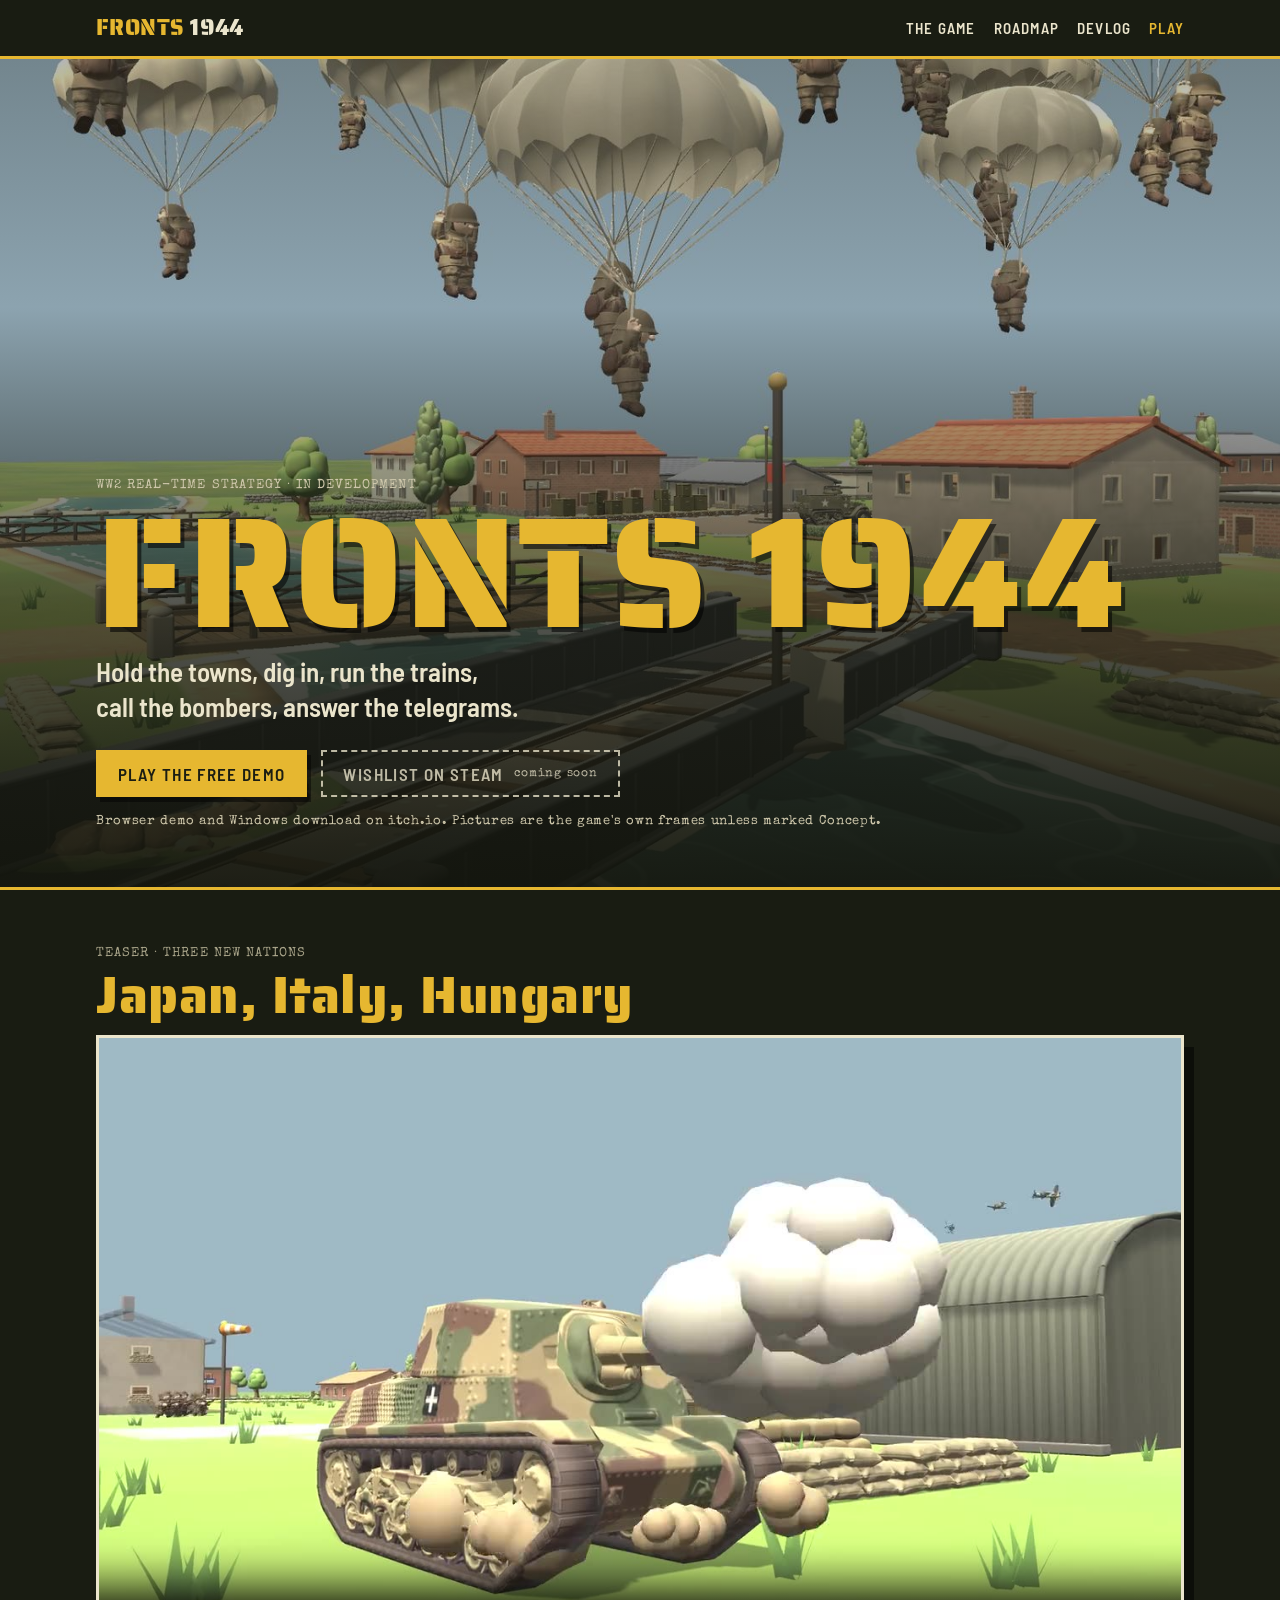
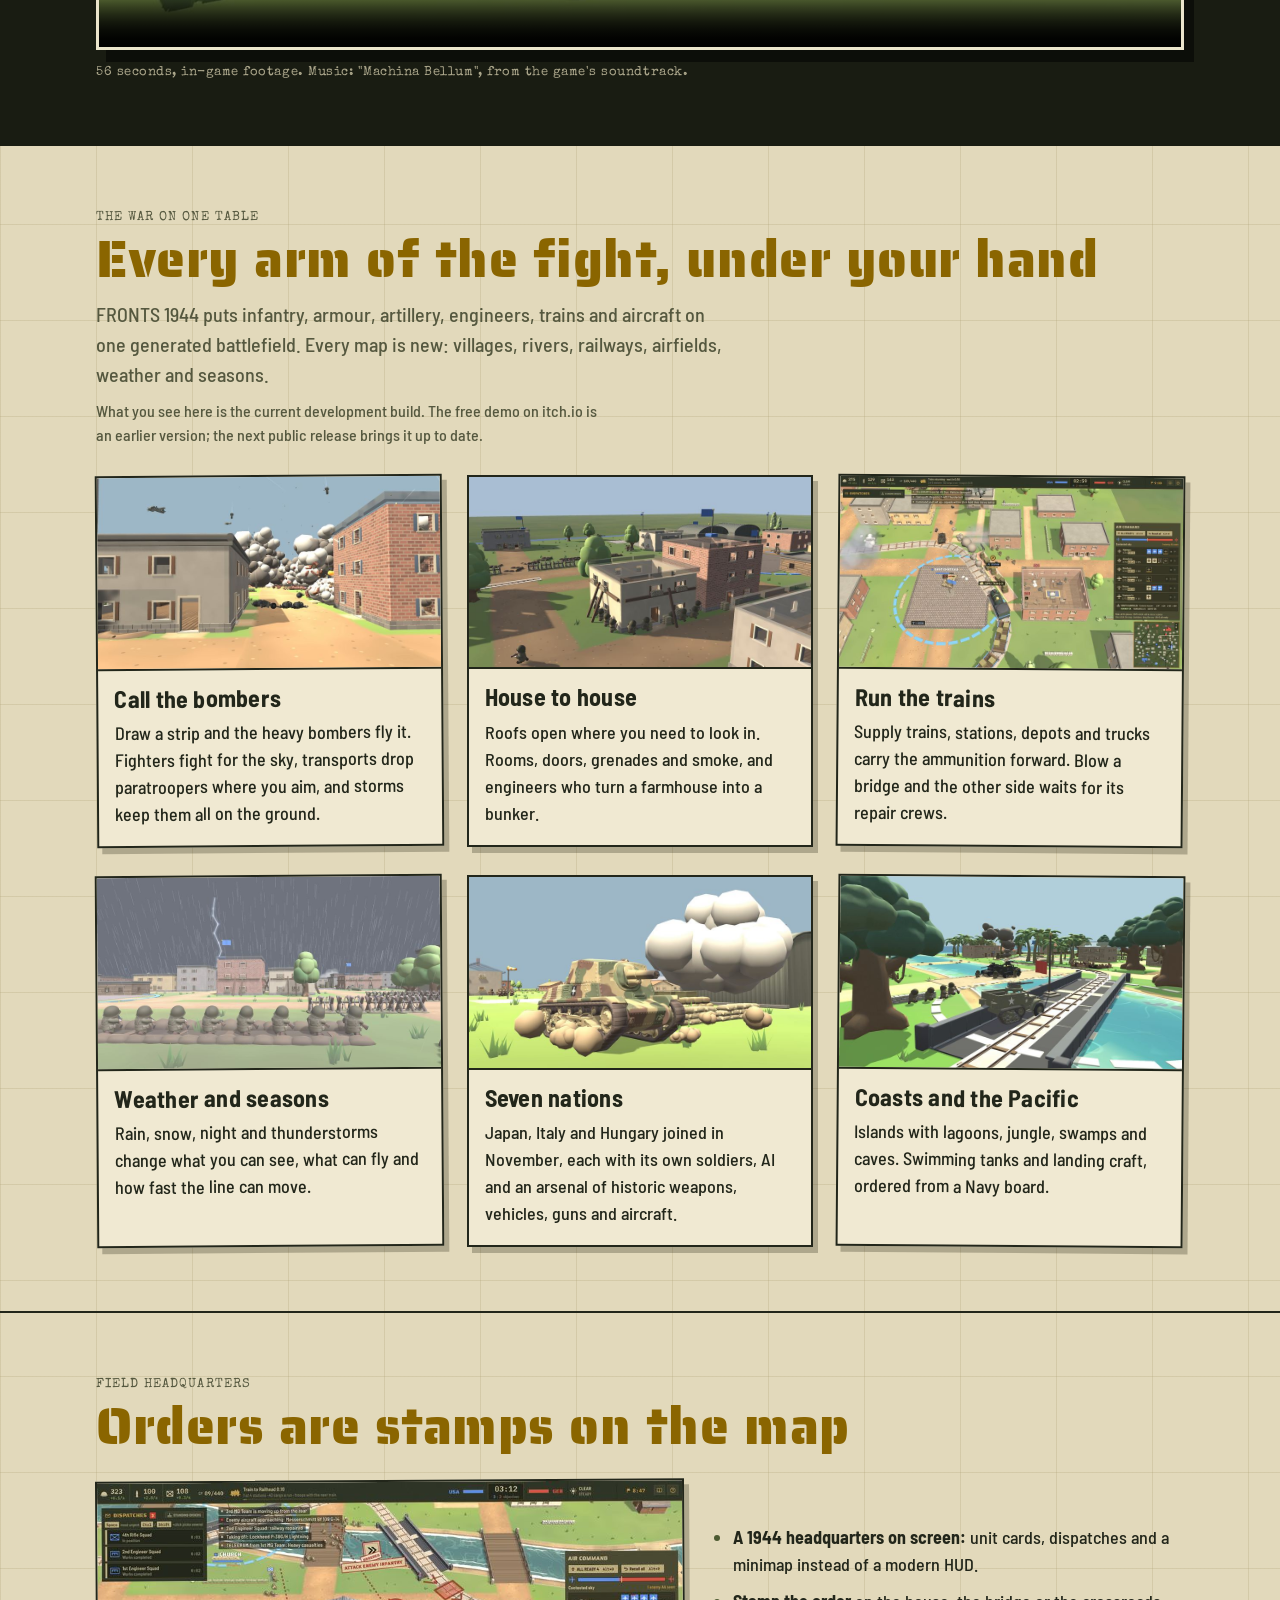
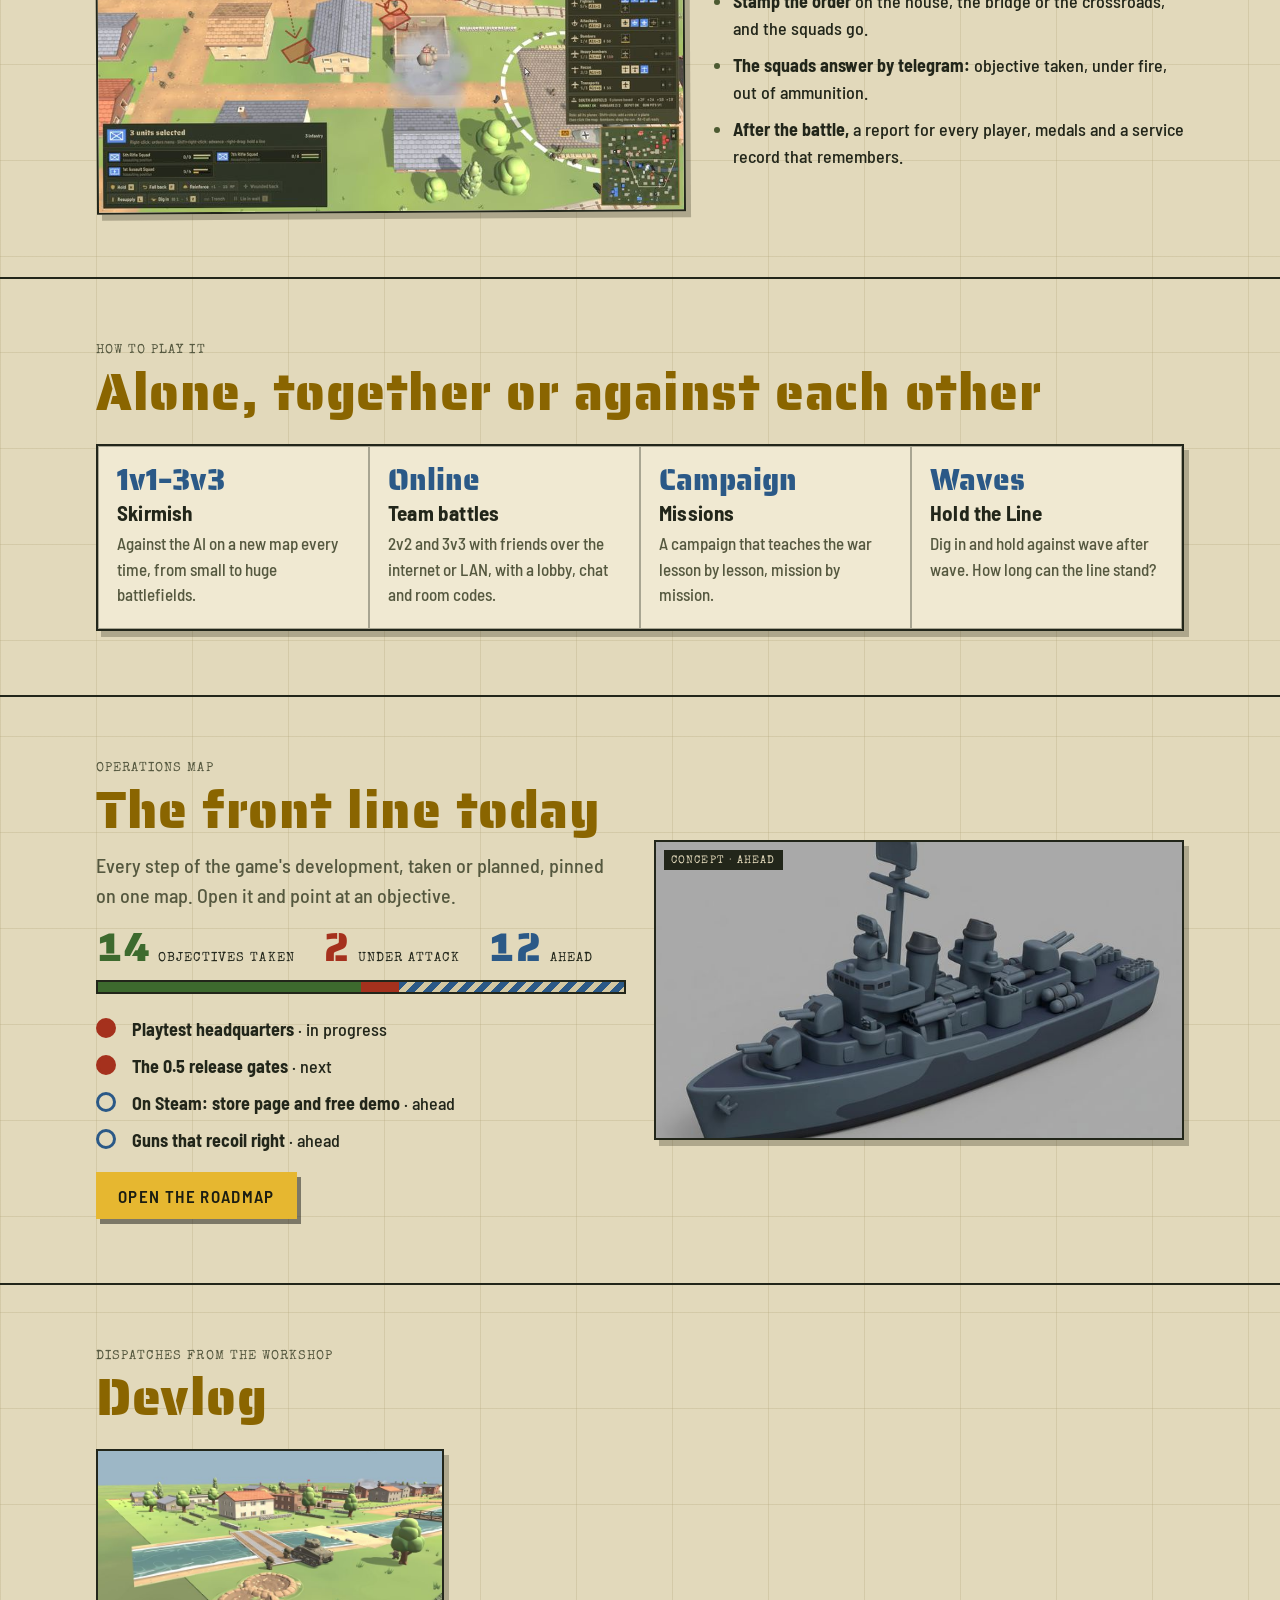
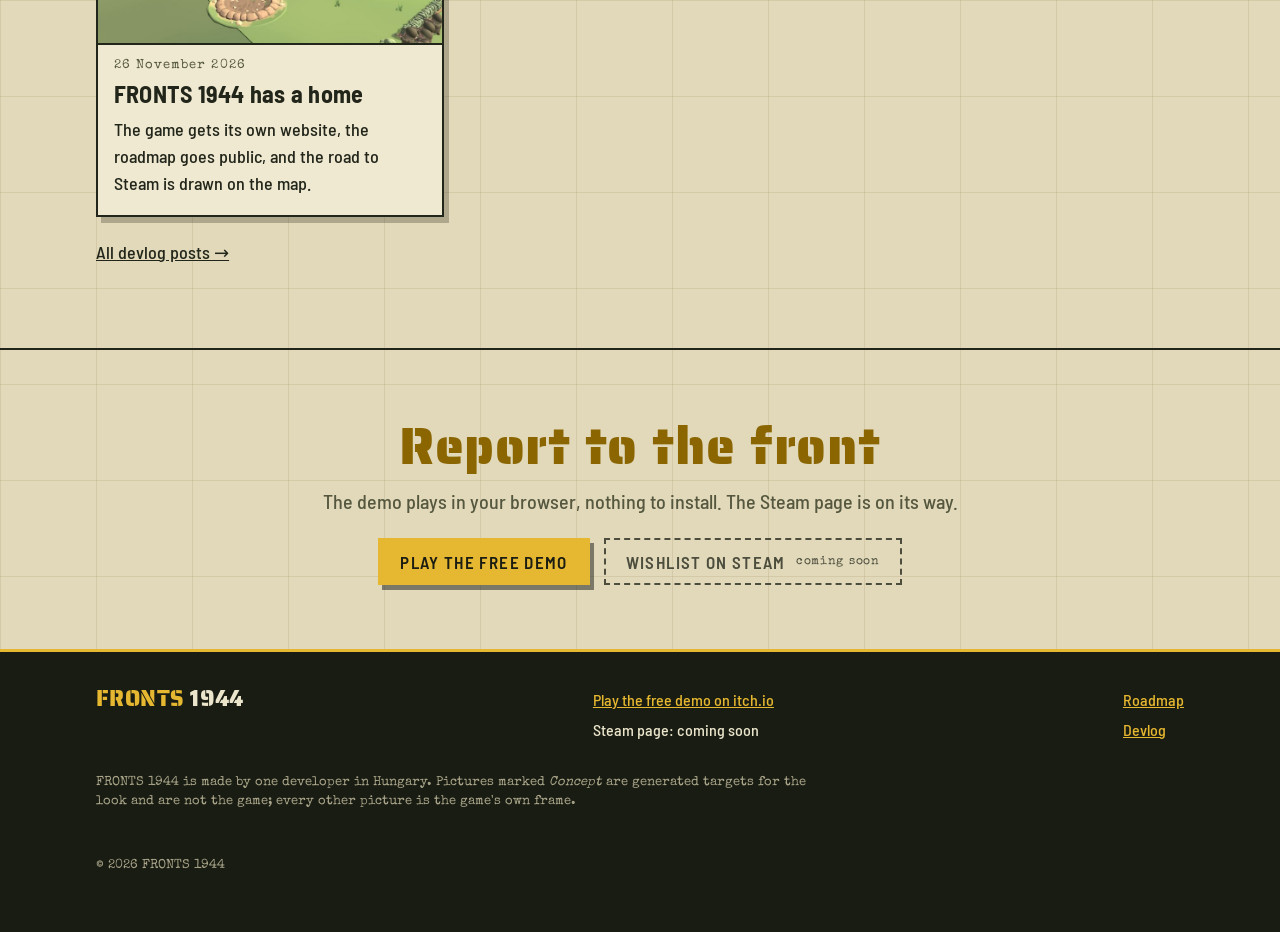
==== index.html @ 7a01c108 "FRONTS 1944 website: landing page, roadmap and devlog Static site for fronts1944.com: a landing page" ====
<!doctype html>
<html lang="en">
<head>
<meta charset="utf-8">
<meta name="viewport" content="width=device-width, initial-scale=1, viewport-fit=cover">
<title>FRONTS 1944 – WW2 real-time strategy</title>
<meta name="description" content="FRONTS 1944 is a WW2 real-time strategy game: hold the towns, dig in, run the trains, call the bombers. Seven nations, house-to-house fighting, weather, team battles online. Free demo on itch.io.">
<link rel="canonical" href="https://fronts1944.com/">
<meta property="og:type" content="website">
<meta property="og:title" content="FRONTS 1944">
<meta property="og:description" content="A WW2 real-time strategy game: hold the towns, dig in, run the trains, call the bombers.">
<meta property="og:url" content="https://fronts1944.com/">
<meta property="og:image" content="https://fronts1944.com/assets/img/social-card.jpg">
<meta name="twitter:card" content="summary_large_image">
<link rel="icon" href="assets/icon-32.png" sizes="32x32">
<link rel="apple-touch-icon" href="assets/icon-180.png">
<link rel="preconnect" href="https://fonts.googleapis.com">
<link rel="preconnect" href="https://fonts.gstatic.com" crossorigin>
<link rel="stylesheet" href="https://fonts.googleapis.com/css2?family=Barlow+Semi+Condensed:wght@400;500;600;700&family=Saira+Stencil+One&family=Special+Elite&display=swap">
<link rel="stylesheet" href="assets/chrome.css">
<link rel="stylesheet" href="assets/site.css">
<style>
/* ---- the hero: one of the game's own frames, full width */
.hero { position: relative; min-height: min(92vh, 860px); display: grid; align-items: end; color: var(--night-ink); background: var(--night); overflow: hidden; }
.hero img.bg { position: absolute; inset: 0; width: 100%; height: 100%; object-fit: cover; object-position: 50% 40%; animation: drift 26s ease-in-out infinite alternate; }
.hero::after { content: ""; position: absolute; inset: 0; background:
  linear-gradient(to top, rgba(18, 20, 12, .95) 0%, rgba(18, 20, 12, .72) 34%, rgba(18, 20, 12, .12) 70%, rgba(18, 20, 12, .3) 100%); }
.hero .wrap { position: relative; z-index: 1; width: 100%; padding-top: 120px; padding-bottom: 56px; }
.hero .eyebrow { color: #cfc8ac; }
.hero h1 { font-size: clamp(64px, 14vw, 156px); line-height: .9; margin: 8px 0 10px; color: var(--brass); text-shadow: 4px 5px 0 rgba(0, 0, 0, .55); }
.hero .tag { font: 600 clamp(20px, 2.6vw, 27px)/1.3 var(--body); max-width: 40ch; margin: 0 0 26px; text-wrap: balance; }
.hero .ctas { display: flex; flex-wrap: wrap; gap: 14px; align-items: center; }
.hero .note { font: 400 13px/1.4 var(--type); letter-spacing: .05em; color: #cfc8ac; margin: 16px 0 0; }
@keyframes drift { from { transform: scale(1.02); } to { transform: scale(1.1) translate(-1.5%, -1%); } }
@media (prefers-reduced-motion: reduce) { .hero img.bg { animation: none; } }

/* ---- the trailer band */
.reel { background: var(--night); color: var(--night-ink); padding: 56px 0 64px; border-top: 3px solid var(--brass); }
.reel h2 { color: var(--brass); }
.reel .frame { border: 3px solid var(--night-ink); box-shadow: 10px 12px 0 rgba(0, 0, 0, .5); background: #000; }
.reel video { width: 100%; aspect-ratio: 16 / 9; height: auto; }
.reel .cap { font: 400 13px/1.4 var(--type); color: #aba68b; margin: 14px 0 0; letter-spacing: .04em; }

/* ---- command: a wide dossier */
.dossier { display: grid; grid-template-columns: 1.25fr 1fr; gap: 28px; align-items: center; margin-top: 28px; }
.dossier .card { --tilt: -.35deg; }
.dossier ul { margin: 0; padding-left: 20px; display: grid; gap: 10px; }
.dossier li::marker { color: var(--olive); }
.dossier li b { font-weight: 700; }
@media (max-width: 860px) { .dossier { grid-template-columns: 1fr; } }

/* ---- modes */
.modes { display: grid; gap: 0; grid-template-columns: repeat(4, 1fr); margin-top: 26px; border: 2px solid var(--ink); background: var(--card); box-shadow: 5px 6px 0 var(--shade); }
@media (max-width: 900px) { .modes { grid-template-columns: repeat(2, 1fr); } }
@media (max-width: 520px) { .modes { grid-template-columns: 1fr; } }
.modes > div { padding: 18px 18px 20px; border: 1px solid color-mix(in srgb, var(--ink) 35%, transparent); }
.modes .n { font: 400 30px/1 var(--display); color: var(--own); }
.modes h3 { font-size: 21px; margin: 6px 0 6px; }
.modes p { margin: 0; color: var(--ink-soft); font-size: 17px; }

/* ---- the roadmap teaser */
.front { display: grid; grid-template-columns: 1fr 1fr; gap: 28px; align-items: center; }
.tally { display: flex; flex-wrap: wrap; gap: 10px 28px; margin: 18px 0 12px; align-items: baseline; }
.tally b { font: 400 40px/1 var(--display); margin-right: 8px; font-variant-numeric: tabular-nums; }
.tally span { font: 400 13px/1 var(--type); letter-spacing: .08em; text-transform: uppercase; }
.tally .t-done b { color: var(--taken); } .tally .t-now b { color: var(--foe); } .tally .t-ahead b { color: var(--own); }
.bar { display: flex; height: 14px; border: 2px solid var(--ink); background: var(--paper-deep); margin-bottom: 22px; }
.bar i { display: block; height: 100%; }
.bar .b-done { background: var(--taken); } .bar .b-now { background: var(--foe); }
.bar .b-ahead { background: repeating-linear-gradient(135deg, var(--own) 0 6px, transparent 6px 12px); }
.next { list-style: none; margin: 0; padding: 0; display: grid; gap: 10px; }
.next li { display: grid; grid-template-columns: 26px 1fr; gap: 10px; align-items: baseline; }
.next li::before { content: ""; width: 14px; height: 14px; border-radius: 50%; border: 3px solid var(--own); transform: translateY(2px); }
.next li.now::before { background: var(--foe); border-color: var(--foe); }
@media (max-width: 860px) { .front { grid-template-columns: 1fr; } }

/* ---- devlog list */
.posts { display: grid; gap: 22px; grid-template-columns: repeat(auto-fill, minmax(min(100%, 320px), 1fr)); margin-top: 26px; }
.posts a.card { text-decoration: none; color: inherit; display: block; }
.posts .when { font: 400 13px/1 var(--type); letter-spacing: .08em; color: var(--ink-soft); }

/* ---- last call */
.last { text-align: center; }
.last .ctas { display: flex; flex-wrap: wrap; gap: 14px; justify-content: center; margin-top: 22px; }
.last .btn:not(.primary) { color: var(--ink); }
</style>
</head>
<body>
<!--TOP-->
<a class="skip" href="#main">Skip to the content</a>
<header class="site-top">
  <div class="site-wrap">
    <a class="brand" href="./">FRONTS <span>1944</span></a>
    <nav class="nav" aria-label="Site">
      <a href="#game" class="wide">The game</a>
      <a href="roadmap/">Roadmap</a>
      <a href="devlog/">Devlog</a>
      <a href="https://comeandgetsome.itch.io/fronts-1944" class="play">Play</a>
    </nav>
  </div>
</header>
<!--/TOP-->

<main id="main">
<section class="hero">
  <img class="bg" src="assets/img/paratroopers-lg.jpg" srcset="assets/img/paratroopers-md.jpg 800w, assets/img/paratroopers-lg.jpg 1600w" sizes="100vw" width="1600" height="900" alt="Paratroopers under panelled canopies come down over a river town." fetchpriority="high">
  <div class="wrap">
    <div class="eyebrow">WW2 real-time strategy &middot; in development</div>
    <h1>FRONTS 1944</h1>
    <p class="tag">Hold the towns, dig in, run the trains, call the bombers, answer the telegrams.</p>
    <div class="ctas">
      <a class="btn primary" href="https://comeandgetsome.itch.io/fronts-1944">Play the free demo</a>
      <span class="btn" aria-disabled="true">Wishlist on Steam <small>coming soon</small></span>
    </div>
    <p class="note">Browser demo and Windows download on itch.io. Pictures are the game's own frames unless marked Concept.</p>
  </div>
</section>

<section class="reel" aria-labelledby="reel-h">
  <div class="wrap">
    <div class="eyebrow" style="color:#aba68b">Teaser &middot; three new nations</div>
    <h2 id="reel-h">Japan, Italy, Hungary</h2>
    <div class="frame">
      <video controls preload="none" playsinline poster="assets/img/teaser-poster.jpg" width="1280" height="720">
        <source src="assets/video/teaser.mp4" type="video/mp4">
        Your browser cannot play this video. <a href="assets/video/teaser.mp4">Download the teaser</a>.
      </video>
    </div>
    <p class="cap">56 seconds, in-game footage. Music: "Machina Bellum", from the game's soundtrack.</p>
  </div>
</section>

<section class="band" id="game" aria-labelledby="game-h">
  <div class="wrap">
    <div class="eyebrow">The war on one table</div>
    <h2 id="game-h">Every arm of the fight, under your hand</h2>
    <p class="lede">FRONTS 1944 puts infantry, armour, artillery, engineers, trains and aircraft on one generated battlefield. Every map is new: villages, rivers, railways, airfields, weather and seasons.</p>
    <p class="lede" style="margin-top:10px;font-size:16px">What you see here is the current development build. The free demo on itch.io is an earlier version; the next public release brings it up to date.</p>
    <div class="grid3">
      <article class="card">
        <div class="shot"><img src="assets/img/carpet_street-md.jpg" width="800" height="450" loading="lazy" alt="A carpet raid comes down a village street."></div>
        <div class="txt"><h3>Call the bombers</h3><p>Draw a strip and the heavy bombers fly it. Fighters fight for the sky, transports drop paratroopers where you aim, and storms keep them all on the ground.</p></div>
      </article>
      <article class="card">
        <div class="shot"><img src="assets/img/house_bunker-md.jpg" width="800" height="450" loading="lazy" alt="A house fortified level by level, soldiers at its foot."></div>
        <div class="txt"><h3>House to house</h3><p>Roofs open where you need to look in. Rooms, doors, grenades and smoke, and engineers who turn a farmhouse into a bunker.</p></div>
      </article>
      <article class="card">
        <div class="shot"><img src="assets/img/train-md.jpg" width="800" height="450" loading="lazy" alt="A supply train runs past a town fight."></div>
        <div class="txt"><h3>Run the trains</h3><p>Supply trains, stations, depots and trucks carry the ammunition forward. Blow a bridge and the other side waits for its repair crews.</p></div>
      </article>
      <article class="card">
        <div class="shot"><img src="assets/img/lightning-md.jpg" width="800" height="450" loading="lazy" alt="Lightning over a dug-in line in the rain."></div>
        <div class="txt"><h3>Weather and seasons</h3><p>Rain, snow, night and thunderstorms change what you can see, what can fly and how fast the line can move.</p></div>
      </article>
      <article class="card">
        <div class="shot"><img src="assets/img/zrinyi-md.jpg" width="800" height="450" loading="lazy" alt="A Hungarian Zrinyi II assault gun fires its 105 mm."></div>
        <div class="txt"><h3>Seven nations</h3><p>Japan, Italy and Hungary joined in November, each with its own soldiers, AI and an arsenal of historic weapons, vehicles, guns and aircraft.</p></div>
      </article>
      <article class="card">
        <div class="shot"><img src="assets/img/lagoon-md.jpg" width="800" height="450" loading="lazy" alt="A Pacific lagoon with a coral causeway and a half-track."></div>
        <div class="txt"><h3>Coasts and the Pacific</h3><p>Islands with lagoons, jungle, swamps and caves. Swimming tanks and landing craft, ordered from a Navy board.</p></div>
      </article>
    </div>
  </div>
</section>

<section class="band" aria-labelledby="cmd-h">
  <div class="wrap">
    <div class="eyebrow">Field headquarters</div>
    <h2 id="cmd-h">Orders are stamps on the map</h2>
    <div class="dossier">
      <div class="card"><div class="shot" style="border-bottom:0"><img src="assets/img/attack_stamp-lg.jpg" srcset="assets/img/attack_stamp-md.jpg 800w, assets/img/attack_stamp-lg.jpg 1600w" sizes="(max-width: 860px) 100vw, 620px" width="1600" height="900" loading="lazy" alt="Three squads selected, the orders card open and an attack stamp on a house."></div></div>
      <ul>
        <li><b>A 1944 headquarters on screen:</b> unit cards, dispatches and a minimap instead of a modern HUD.</li>
        <li><b>Stamp the order</b> on the house, the bridge or the crossroads, and the squads go.</li>
        <li><b>The squads answer by telegram:</b> objective taken, under fire, out of ammunition.</li>
        <li><b>After the battle,</b> a report for every player, medals and a service record that remembers.</li>
      </ul>
    </div>
  </div>
</section>

<section class="band" aria-labelledby="modes-h">
  <div class="wrap">
    <div class="eyebrow">How to play it</div>
    <h2 id="modes-h">Alone, together or against each other</h2>
    <div class="modes">
      <div><div class="n">1v1&ndash;3v3</div><h3>Skirmish</h3><p>Against the AI on a new map every time, from small to huge battlefields.</p></div>
      <div><div class="n">Online</div><h3>Team battles</h3><p>2v2 and 3v3 with friends over the internet or LAN, with a lobby, chat and room codes.</p></div>
      <div><div class="n">Campaign</div><h3>Missions</h3><p>A campaign that teaches the war lesson by lesson, mission by mission.</p></div>
      <div><div class="n">Waves</div><h3>Hold the Line</h3><p>Dig in and hold against wave after wave. How long can the line stand?</p></div>
    </div>
  </div>
</section>

<section class="band" aria-labelledby="road-h">
  <div class="wrap front">
    <div>
      <div class="eyebrow">Operations map</div>
      <h2 id="road-h">The front line today</h2>
      <p class="lede">Every step of the game's development, taken or planned, pinned on one map. Open it and point at an objective.</p>
      <!--ROADMAP-TALLY-->
      <div class="tally"><div class="t-done"><b>14</b><span>objectives taken</span></div><div class="t-now"><b>2</b><span>under attack</span></div><div class="t-ahead"><b>12</b><span>ahead</span></div></div>
      <div class="bar" role="img" aria-label="14 of 28 objectives taken"><i class="b-done" style="width:50.00%"></i><i class="b-now" style="width:7.14%"></i><i class="b-ahead" style="width:42.86%"></i></div>
      <ul class="next"><li class="now"><span><b>Playtest headquarters</b> &middot; in progress</span></li><li class="now"><span><b>The 0.5 release gates</b> &middot; next</span></li><li class="ahead"><span><b>On Steam: store page and free demo</b> &middot; ahead</span></li><li class="ahead"><span><b>Guns that recoil right</b> &middot; ahead</span></li></ul>
      <p></p>
<!--/ROADMAP-TALLY-->
      <a class="btn primary" href="roadmap/">Open the roadmap</a>
    </div>
    <a class="card" href="roadmap/" style="display:block;text-decoration:none"><div class="shot" style="border-bottom:0"><img src="roadmap/img/c_destroyer.jpg" width="720" height="405" loading="lazy" alt="Concept picture of a Fletcher-class destroyer, one of the objectives ahead."><span class="kind">Concept &middot; ahead</span></div></a>
  </div>
</section>

<section class="band" aria-labelledby="log-h">
  <div class="wrap">
    <div class="eyebrow">Dispatches from the workshop</div>
    <h2 id="log-h">Devlog</h2>
    <!--DEVLOG-LATEST-->
<div class="posts"><a class="card" href="devlog/2026-11-26-fronts-1944-has-a-home/"><div class="shot"><img src="assets/img/sherman_river-md.jpg" width="800" height="450" loading="lazy" alt=""></div><div class="txt"><span class="when">26 November 2026</span><h3>FRONTS 1944 has a home</h3><p>The game gets its own website, the roadmap goes public, and the road to Steam is drawn on the map.</p></div></a></div>
<!--/DEVLOG-LATEST-->
    <p style="margin-top:22px"><a href="devlog/">All devlog posts &rarr;</a></p>
  </div>
</section>

<section class="band last" aria-labelledby="last-h">
  <div class="wrap">
    <h2 id="last-h">Report to the front</h2>
    <p class="lede" style="margin:0 auto">The demo plays in your browser, nothing to install. The Steam page is on its way.</p>
    <div class="ctas">
      <a class="btn primary" href="https://comeandgetsome.itch.io/fronts-1944">Play the free demo</a>
      <span class="btn" aria-disabled="true">Wishlist on Steam <small>coming soon</small></span>
    </div>
  </div>
</section>
</main>

<!--FOOT-->
<footer class="site-foot">
  <div class="site-wrap">
    <div class="cols">
      <a class="brand" href="./">FRONTS <span>1944</span></a>
      <ul>
        <li><a href="https://comeandgetsome.itch.io/fronts-1944">Play the free demo on itch.io</a></li>
        <li>Steam page: coming soon</li>
      </ul>
      <ul>
        <li><a href="roadmap/">Roadmap</a></li>
        <li><a href="devlog/">Devlog</a></li>
      </ul>
    </div>
    <p class="fine">FRONTS 1944 is made by one developer in Hungary. Pictures marked <i>Concept</i> are generated targets for the look and are not the game; every other picture is the game's own frame.</p>
    <p class="fine">&copy; 2026 FRONTS 1944</p>
  </div>
</footer>
<!--/FOOT-->
</body>
</html>
---- assets/chrome.css ----
/* The site's top bar and foot. Self-contained: the roadmap page loads only this file beside its own styles. */
:root {
  --night: #191c12; --night-ink: #ebe5cc; --brass: #e6b730;
  --c-display: "Saira Stencil One", "Arial Black", Impact, sans-serif;
  --c-body: "Barlow Semi Condensed", "Arial Narrow", "Segoe UI", system-ui, sans-serif;
  --c-type: "Special Elite", "Courier New", ui-monospace, monospace;
}
.site-wrap {
  max-width: 1120px; margin: 0 auto;
  padding-left: max(16px, env(safe-area-inset-left, 0px)); padding-right: max(16px, env(safe-area-inset-right, 0px));
}
.skip { position: absolute; left: -9999px; }
.skip:focus { left: 16px; top: 16px; z-index: 50; background: var(--night); color: var(--night-ink); padding: 8px 12px; }
/* ------------------------------------------------------------------ the top bar */
.site-top { position: sticky; top: 0; z-index: 20; background: var(--night); color: var(--night-ink); border-bottom: 3px solid var(--brass); }
.site-top .site-wrap { display: flex; align-items: center; justify-content: space-between; gap: 12px; min-height: 56px; }
.brand { font: 400 22px/1 var(--c-display); letter-spacing: .02em; text-decoration: none; color: var(--brass); white-space: nowrap; }
.brand span { color: var(--night-ink); }
.nav { display: flex; gap: 4px 18px; flex-wrap: wrap; justify-content: flex-end; }
.nav a { color: inherit; font: 600 15px/1 var(--c-body); letter-spacing: .08em; text-transform: uppercase; text-decoration: none; padding: 8px 0 5px; border-bottom: 2px solid transparent; }
.nav a:hover, .nav a[aria-current="page"] { border-bottom-color: var(--brass); }
.nav a.play { color: var(--brass); }
@media (max-width: 560px) { .brand { font-size: 18px; } .nav { gap: 2px 14px; flex-wrap: nowrap; } .nav a { font-size: 14px; letter-spacing: .05em; } .nav a.wide { display: none; } }

/* ------------------------------------------------------------------ the foot */
.site-foot { background: var(--night); color: var(--night-ink); border-top: 3px solid var(--brass); padding: 36px 0 44px; font: 500 16px/1.5 var(--c-body); }
.site-foot .site-wrap { display: grid; gap: 18px; }
.site-foot .cols { display: flex; flex-wrap: wrap; gap: 14px 40px; justify-content: space-between; align-items: start; }
.site-foot a { color: var(--brass); }
.site-foot .fine { font: 400 13px/1.5 var(--c-type); color: #aba68b; max-width: 90ch; }
.site-foot ul { list-style: none; margin: 0; padding: 0; display: grid; gap: 6px; }
---- assets/site.css ----
/* FRONTS 1944 site: the map-table look of the roadmap (paper, grid, stencil), shared by every page. */
:root {
  --paper: #e2d9bb;
  --paper-deep: #d3c8a2;
  --card: #f0e9d2;
  --ink: #22261a;
  --ink-soft: #55583f;
  --grid: #b9ad84;
  --olive: #4c5a31;
  --gold: #8a6500;
  --own: #2b5987;
  --foe: #a5311d;
  --taken: #3d6a2e;
  --shade: rgba(40, 36, 18, .28);
  --display: "Saira Stencil One", "Arial Black", Impact, sans-serif;
  --body: "Barlow Semi Condensed", "Arial Narrow", "Segoe UI", system-ui, sans-serif;
  --type: "Special Elite", "Courier New", ui-monospace, monospace;
}
@media (prefers-color-scheme: dark) {
  :root:not([data-theme="light"]) {
    --paper: #14170f; --paper-deep: #1c2015; --card: #252a1b; --ink: #ebe5cc; --ink-soft: #aba68b; --grid: #3c432f;
    --olive: #90a260; --gold: #e6b730; --own: #7aaddf; --foe: #e56a50; --taken: #8aba6d; --shade: rgba(0, 0, 0, .5);
    color-scheme: dark;
  }
}
:root[data-theme="dark"] {
  --paper: #14170f; --paper-deep: #1c2015; --card: #252a1b; --ink: #ebe5cc; --ink-soft: #aba68b; --grid: #3c432f;
  --olive: #90a260; --gold: #e6b730; --own: #7aaddf; --foe: #e56a50; --taken: #8aba6d; --shade: rgba(0, 0, 0, .5);
  color-scheme: dark;
}
* { box-sizing: border-box; }
html { scroll-behavior: smooth; }
@media (prefers-reduced-motion: reduce) { html { scroll-behavior: auto; } }
body {
  margin: 0;
  background-color: var(--paper);
  background-image:
    linear-gradient(to right, color-mix(in srgb, var(--grid) 34%, transparent) 1px, transparent 1px),
    linear-gradient(to bottom, color-mix(in srgb, var(--grid) 34%, transparent) 1px, transparent 1px);
  background-size: 96px 96px;
  color: var(--ink);
  font: 500 18px/1.5 var(--body);
}
img, video { max-width: 100%; display: block; }
a { color: inherit; }
:focus-visible { outline: 3px solid var(--gold); outline-offset: 2px; }
.wrap {
  max-width: 1120px; margin: 0 auto;
  padding-left: max(16px, env(safe-area-inset-left, 0px)); padding-right: max(16px, env(safe-area-inset-right, 0px));
}

/* ------------------------------------------------------------------ buttons */
.btn {
  display: inline-flex; align-items: center; gap: 10px; text-decoration: none; cursor: pointer;
  font: 600 17px/1 var(--body); letter-spacing: .08em; text-transform: uppercase;
  padding: 14px 20px 12px; border: 2px solid currentColor; background: transparent; color: inherit;
}
.btn.primary { background: var(--brass); color: #1b1d12; border-color: var(--brass); box-shadow: 4px 5px 0 rgba(0, 0, 0, .45); }
.btn.primary:hover { transform: translate(-1px, -1px); box-shadow: 5px 6px 0 rgba(0, 0, 0, .45); }
.btn[aria-disabled="true"] { opacity: .78; cursor: default; border-style: dashed; }
.btn small { font: 400 12px/1 var(--type); letter-spacing: .06em; text-transform: none; }

/* ------------------------------------------------------------------ headings and text */
.eyebrow { font: 400 13px/1.3 var(--type); letter-spacing: .08em; text-transform: uppercase; color: var(--ink-soft); }
h1, h2 { font-weight: 400; font-family: var(--display); color: var(--gold); letter-spacing: .01em; text-wrap: balance; }
h2 { font-size: clamp(32px, 5.5vw, 52px); line-height: 1; margin: 6px 0 14px; }
h3 { font: 700 24px/1.15 var(--body); margin: 0; letter-spacing: .01em; text-wrap: balance; }
.lede { max-width: 64ch; color: var(--ink-soft); font-size: 20px; margin: 0; }
section.band { padding: 64px 0; }
section.band + section.band { border-top: 2px solid var(--ink); }

/* ------------------------------------------------------------------ the pinned cards */
.card { background: var(--card); border: 2px solid var(--ink); box-shadow: 5px 6px 0 var(--shade); min-width: 0; transform: rotate(var(--tilt, 0deg)); }
.card .shot { position: relative; aspect-ratio: 16 / 9; overflow: hidden; border-bottom: 2px solid var(--ink); background: var(--paper-deep); }
.card .shot img { width: 100%; height: 100%; object-fit: cover; transition: transform .5s ease; }
.card:hover .shot img { transform: scale(1.05); }
.card .txt { padding: 14px 16px 18px; display: grid; gap: 8px; }
.card p { margin: 0; color: var(--ink); }
.kind { position: absolute; left: 8px; top: 8px; font: 400 11px/1 var(--type); letter-spacing: .1em; padding: 5px 7px 4px; background: var(--ink); color: var(--paper); text-transform: uppercase; }
.grid3 { display: grid; gap: 28px 24px; grid-template-columns: repeat(auto-fill, minmax(min(100%, 300px), 1fr)); margin-top: 28px; }
.grid3 > :nth-child(3n+1) { --tilt: -.4deg; } .grid3 > :nth-child(3n) { --tilt: .45deg; }
@media (max-width: 760px) { .card { --tilt: 0deg !important; } }
@media (prefers-reduced-motion: reduce) { .card .shot img { transition: none; } .card:hover .shot img { transform: none; } }

section[id], [id="main"] { scroll-margin-top: 64px; }
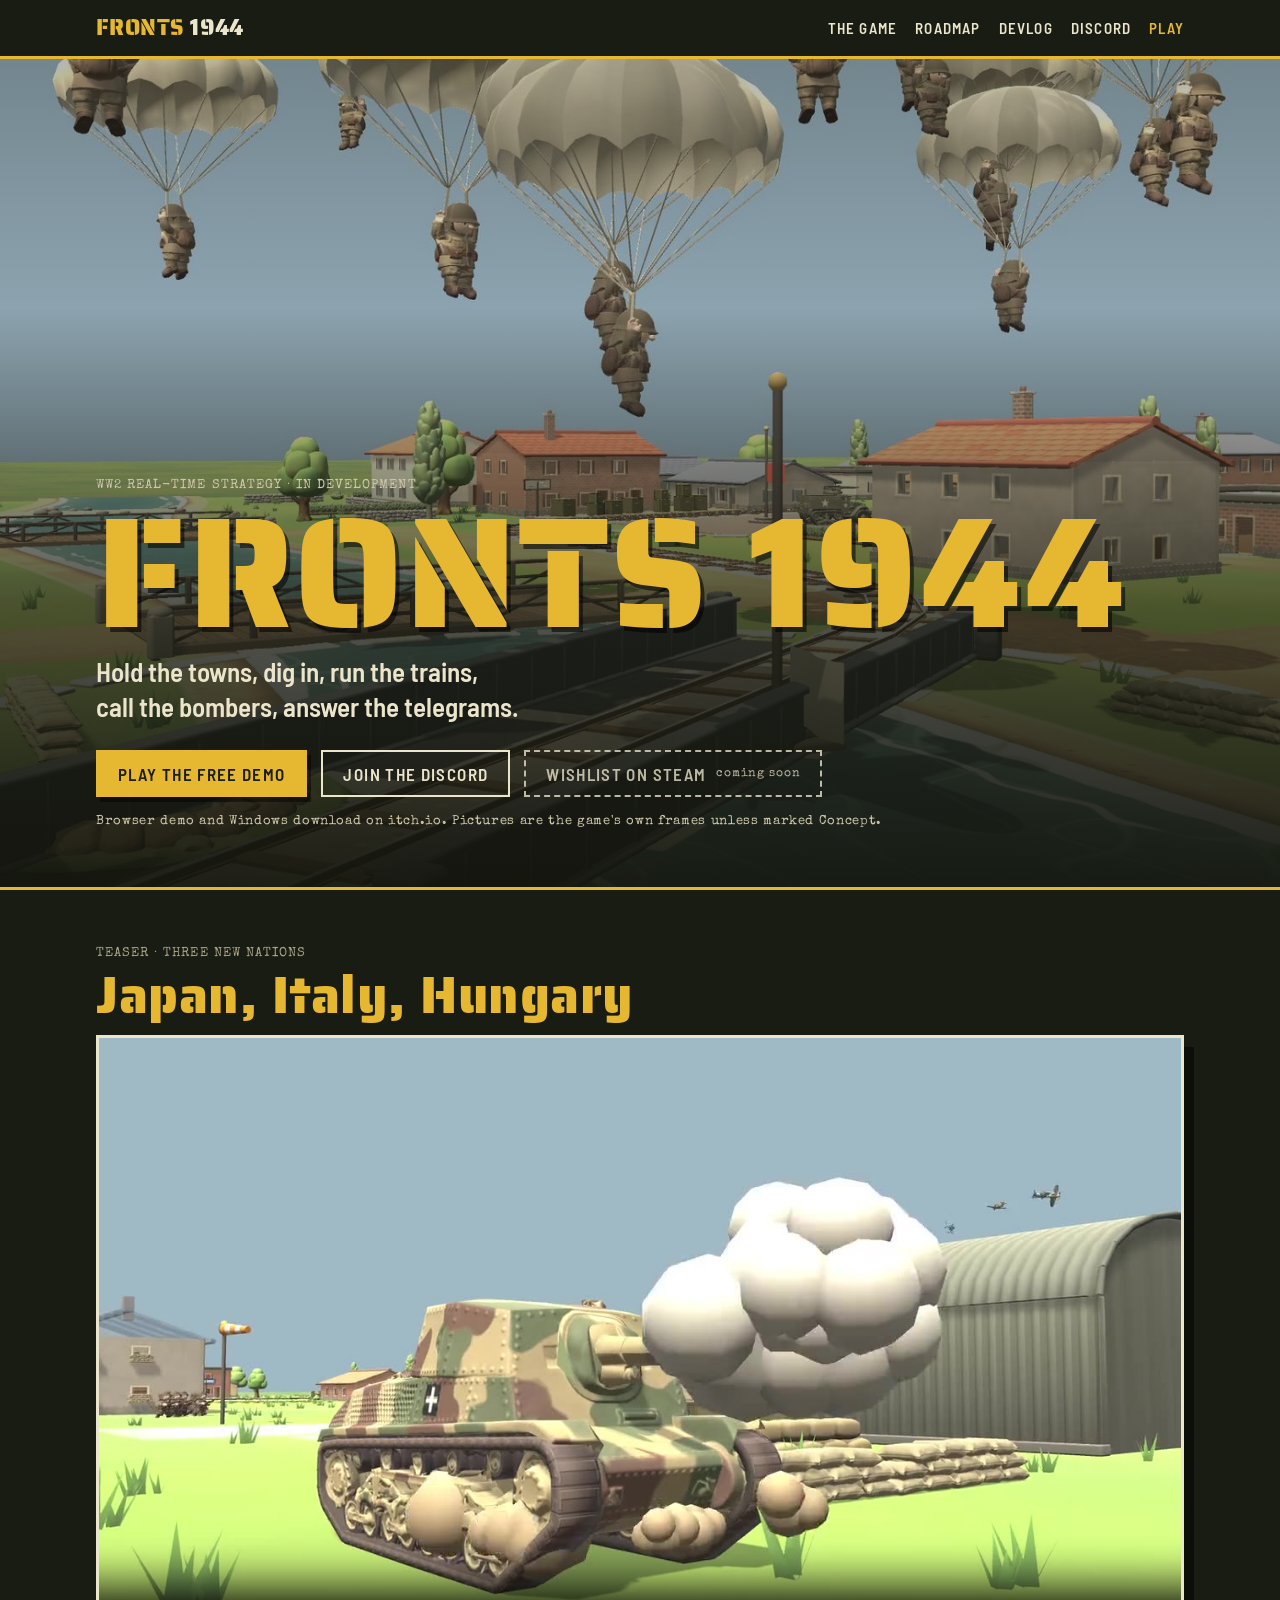
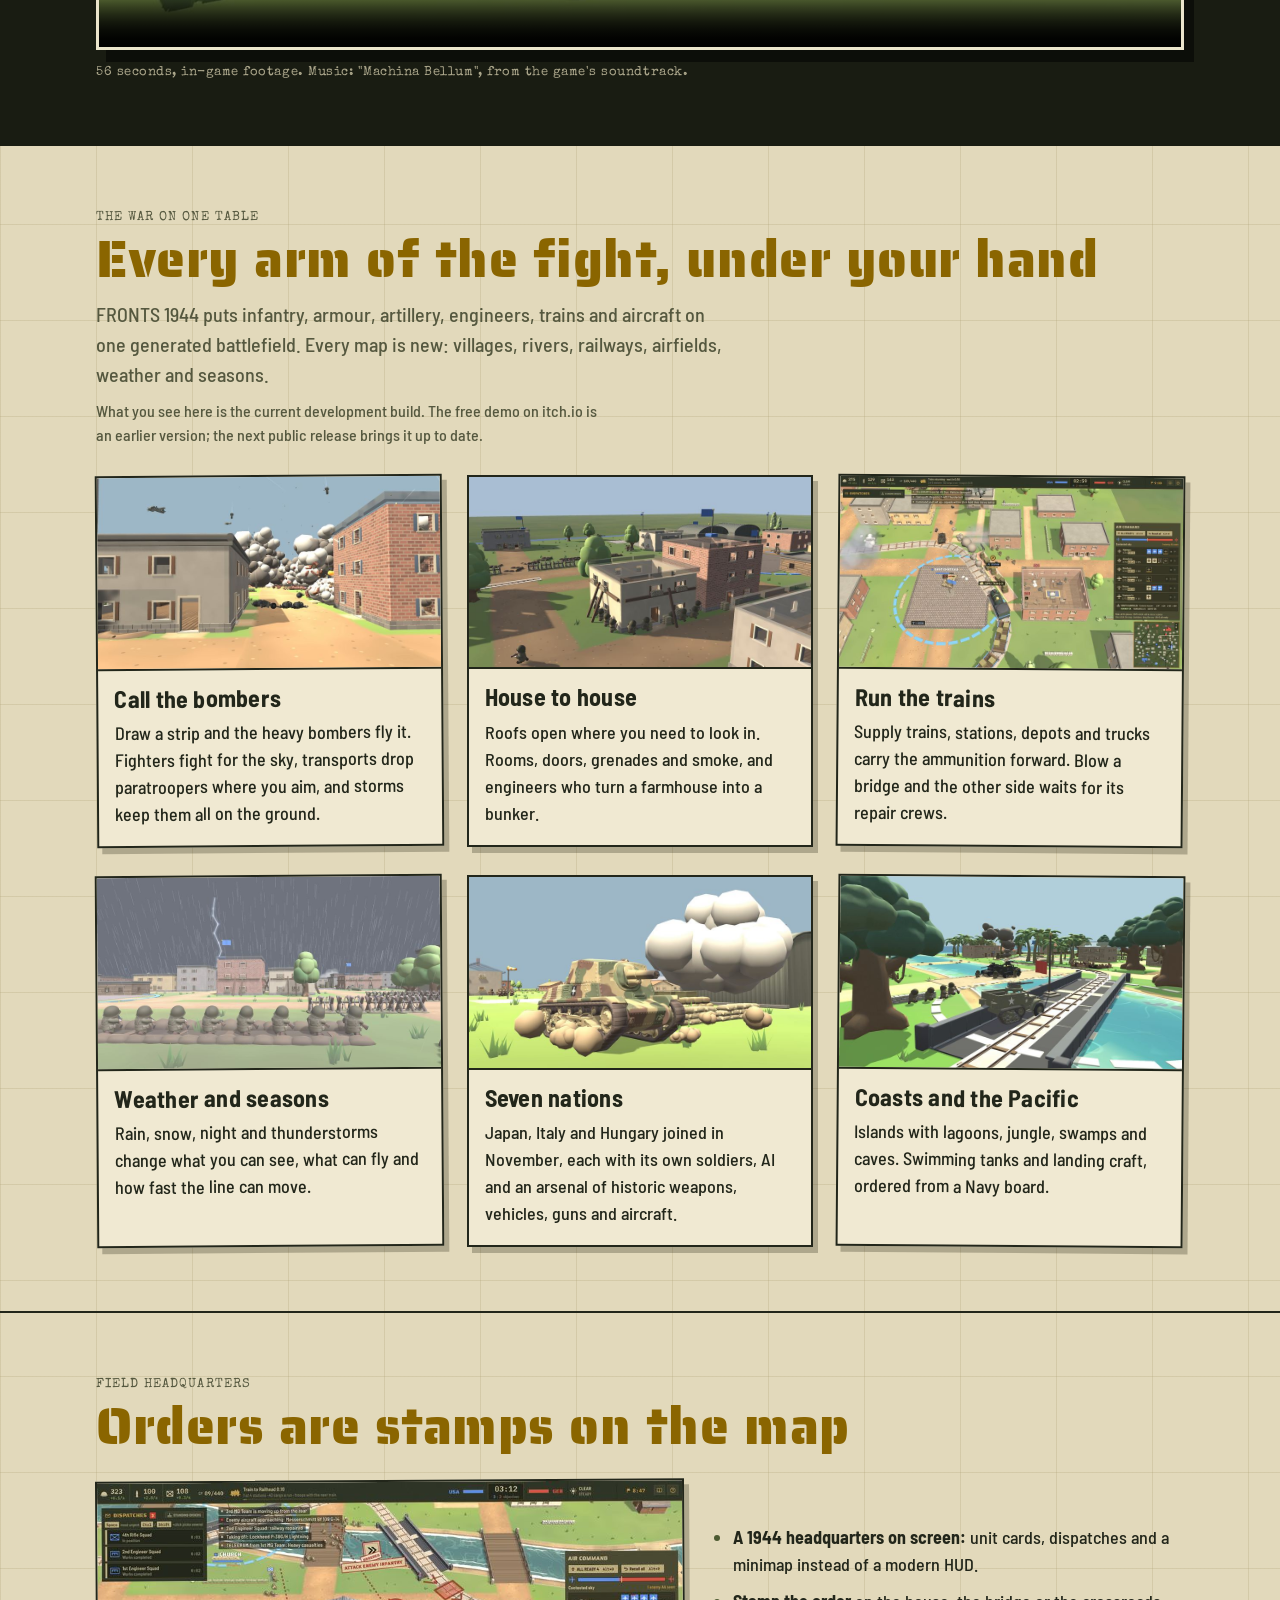
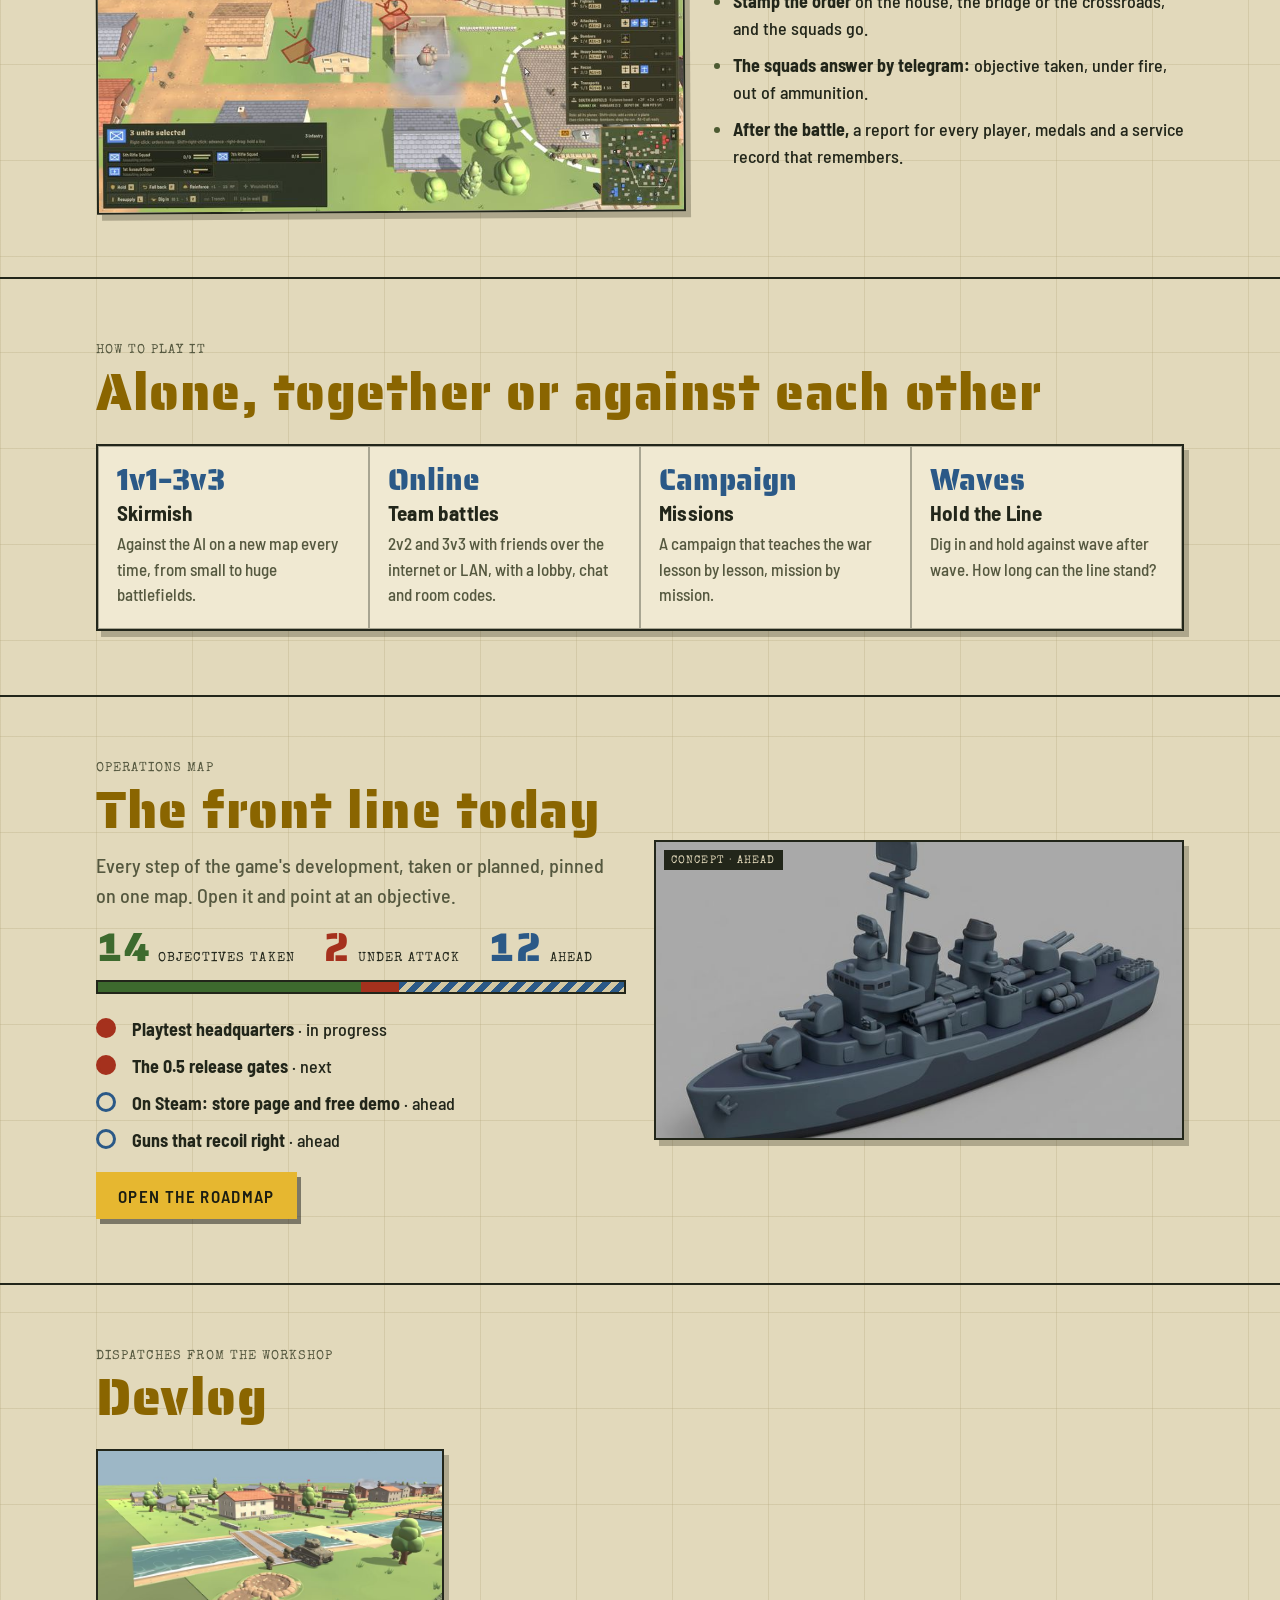
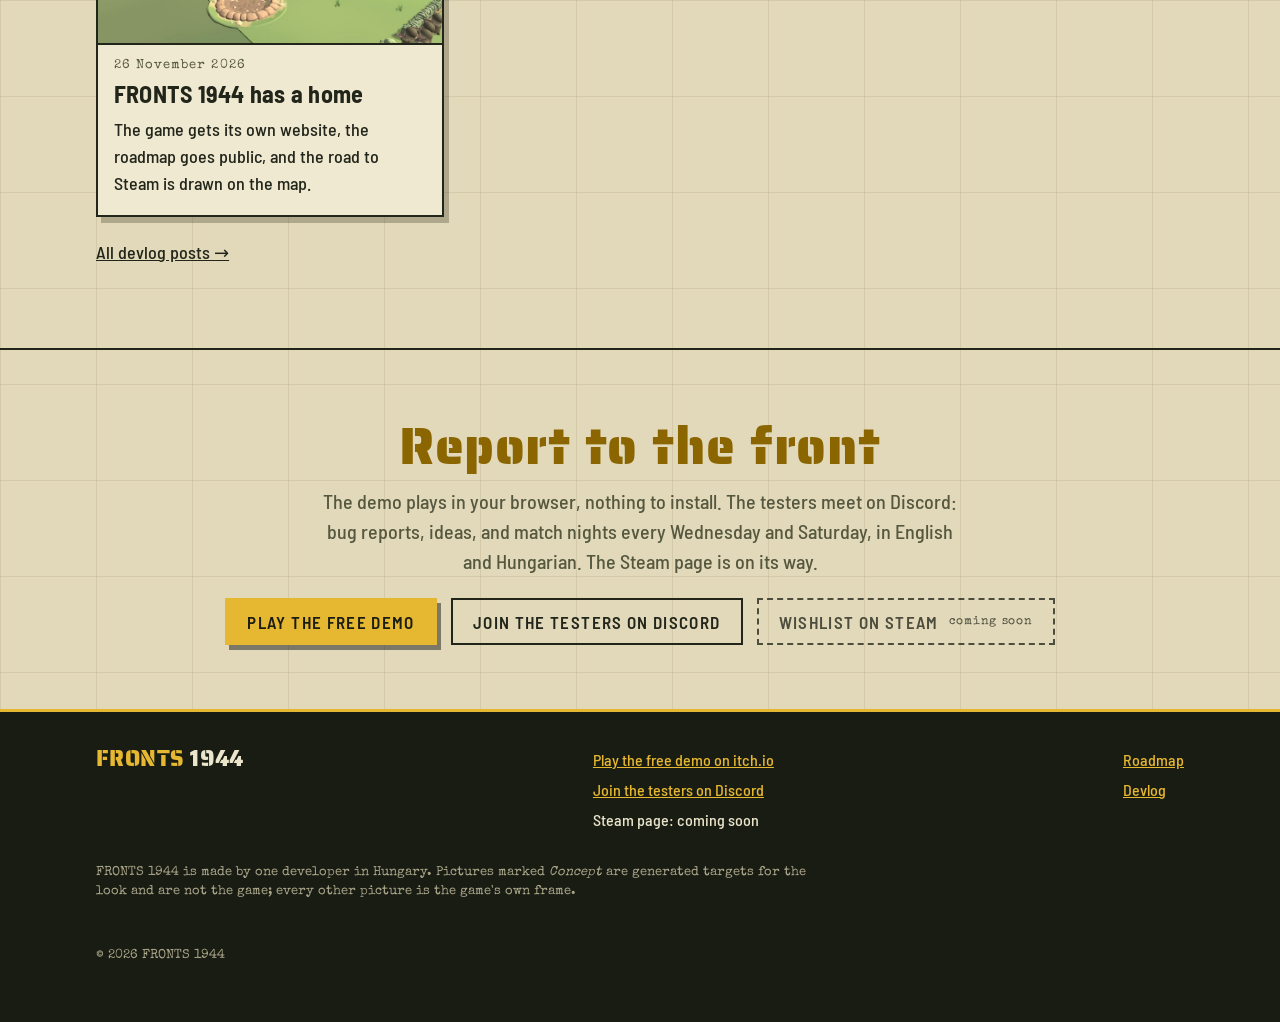
==== commit 4c609e18: "Link the Discord testing server on every page The permanent invite (discord.gg/7SDqVMBS3U, lands on " ====
--- a/index.html
+++ b/index.html
@@ -95,6 +95,7 @@
       <a href="#game" class="wide">The game</a>
       <a href="roadmap/">Roadmap</a>
       <a href="devlog/">Devlog</a>
+      <a href="https://discord.gg/7SDqVMBS3U">Discord</a>
       <a href="https://comeandgetsome.itch.io/fronts-1944" class="play">Play</a>
     </nav>
   </div>
@@ -110,6 +111,7 @@
     <p class="tag">Hold the towns, dig in, run the trains, call the bombers, answer the telegrams.</p>
     <div class="ctas">
       <a class="btn primary" href="https://comeandgetsome.itch.io/fronts-1944">Play the free demo</a>
+      <a class="btn" href="https://discord.gg/7SDqVMBS3U">Join the Discord</a>
       <span class="btn" aria-disabled="true">Wishlist on Steam <small>coming soon</small></span>
     </div>
     <p class="note">Browser demo and Windows download on itch.io. Pictures are the game's own frames unless marked Concept.</p>
@@ -226,9 +228,10 @@
 <section class="band last" aria-labelledby="last-h">
   <div class="wrap">
     <h2 id="last-h">Report to the front</h2>
-    <p class="lede" style="margin:0 auto">The demo plays in your browser, nothing to install. The Steam page is on its way.</p>
+    <p class="lede" style="margin:0 auto">The demo plays in your browser, nothing to install. The testers meet on Discord: bug reports, ideas, and match nights every Wednesday and Saturday, in English and Hungarian. The Steam page is on its way.</p>
     <div class="ctas">
       <a class="btn primary" href="https://comeandgetsome.itch.io/fronts-1944">Play the free demo</a>
+      <a class="btn" href="https://discord.gg/7SDqVMBS3U">Join the testers on Discord</a>
       <span class="btn" aria-disabled="true">Wishlist on Steam <small>coming soon</small></span>
     </div>
   </div>
@@ -242,6 +245,7 @@
       <a class="brand" href="./">FRONTS <span>1944</span></a>
       <ul>
         <li><a href="https://comeandgetsome.itch.io/fronts-1944">Play the free demo on itch.io</a></li>
+        <li><a href="https://discord.gg/7SDqVMBS3U">Join the testers on Discord</a></li>
         <li>Steam page: coming soon</li>
       </ul>
       <ul>
--- a/assets/chrome.css
+++ b/assets/chrome.css
@@ -21,6 +21,7 @@
 .nav a:hover, .nav a[aria-current="page"] { border-bottom-color: var(--brass); }
 .nav a.play { color: var(--brass); }
 @media (max-width: 560px) { .brand { font-size: 18px; } .nav { gap: 2px 14px; flex-wrap: nowrap; } .nav a { font-size: 14px; letter-spacing: .05em; } .nav a.wide { display: none; } }
+@media (max-width: 420px) { .site-top .site-wrap { gap: 8px; } .brand { font-size: 16px; } .nav { gap: 2px 9px; } .nav a { font-size: 12.5px; letter-spacing: .02em; } }
 
 /* ------------------------------------------------------------------ the foot */
 .site-foot { background: var(--night); color: var(--night-ink); border-top: 3px solid var(--brass); padding: 36px 0 44px; font: 500 16px/1.5 var(--c-body); }
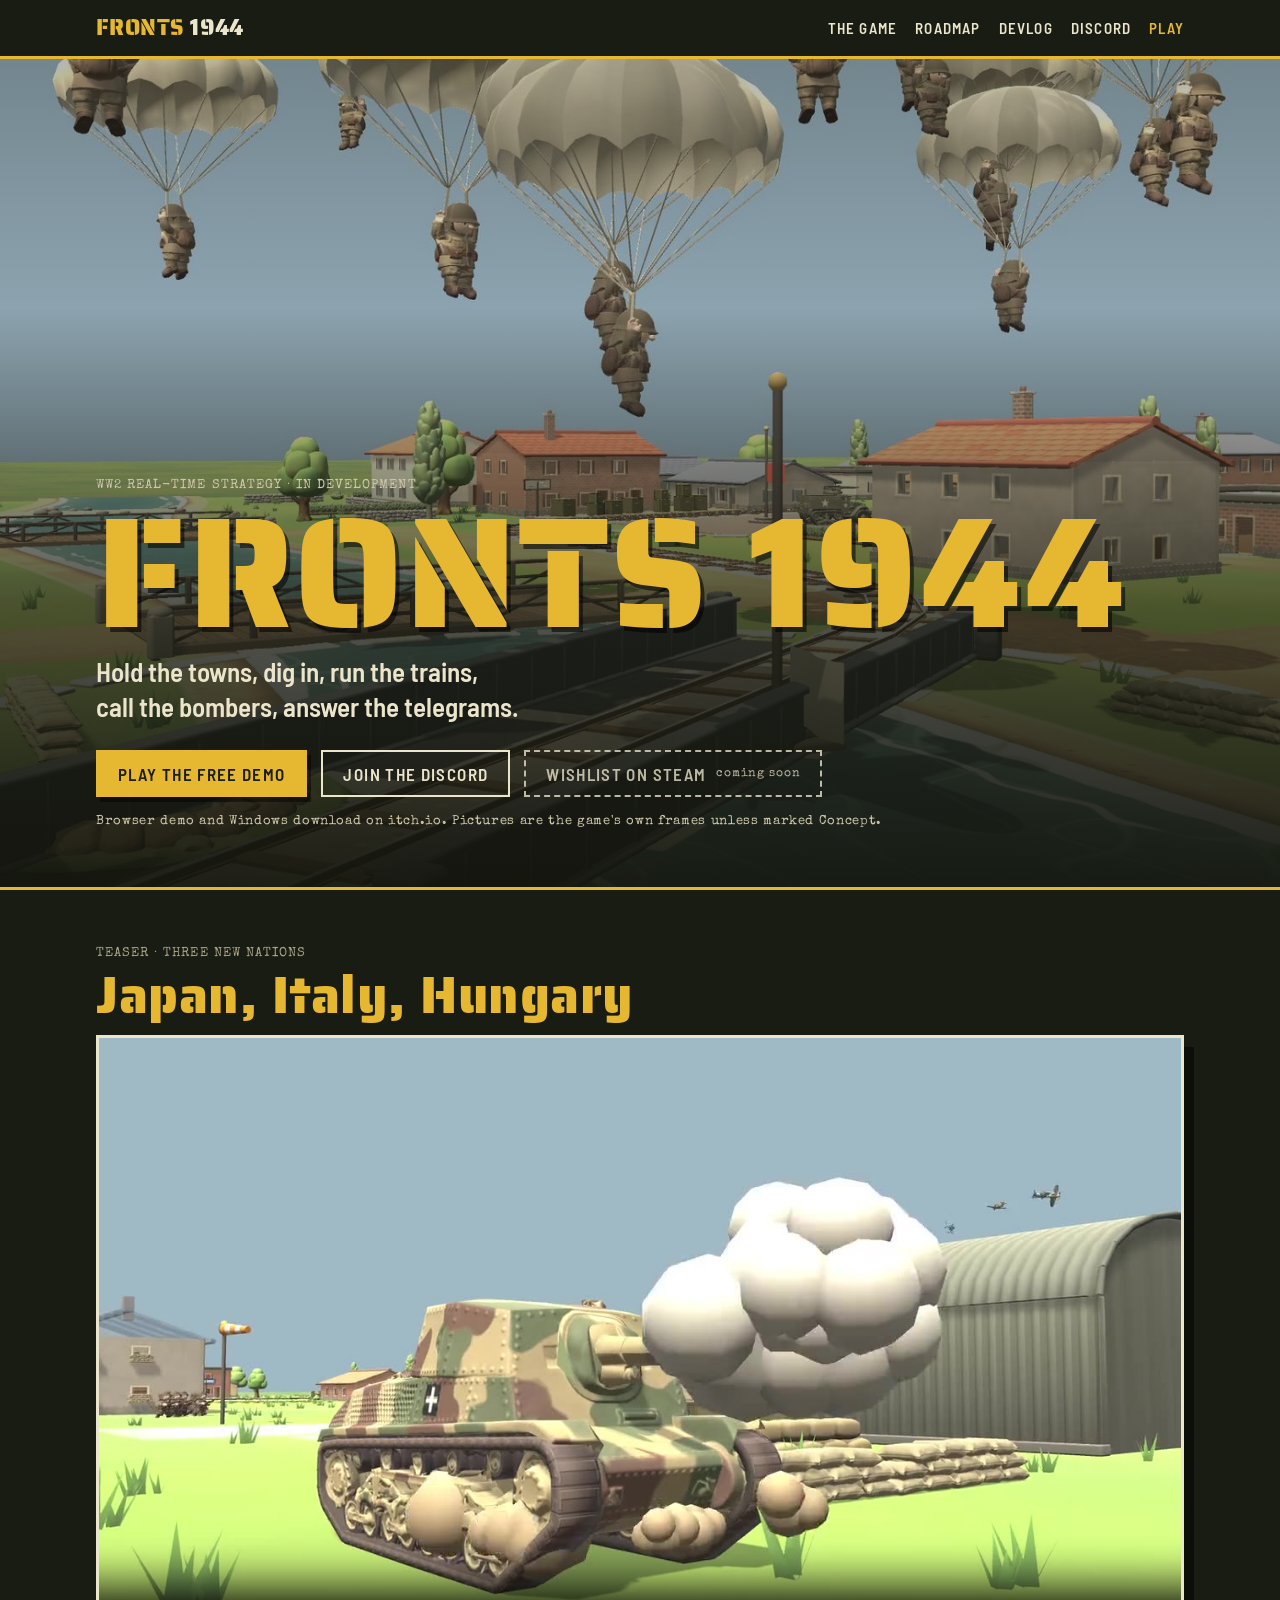
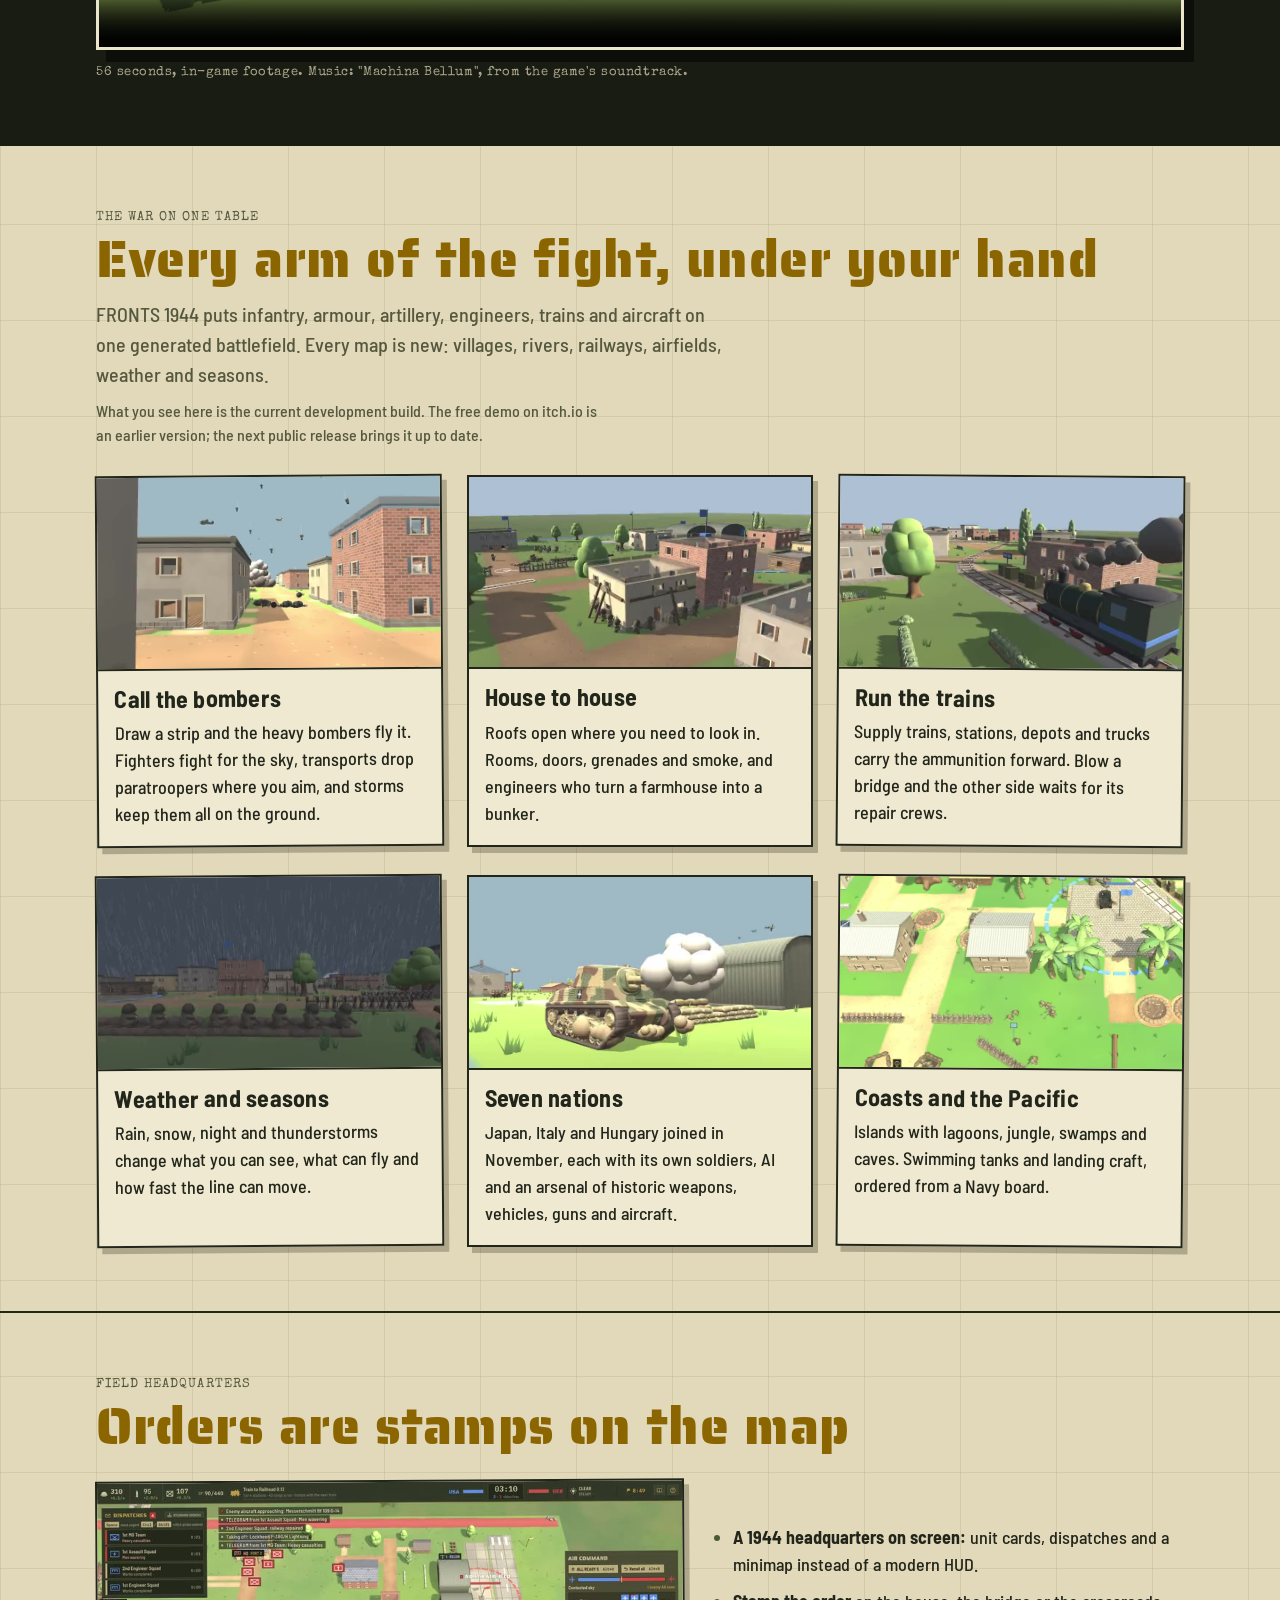
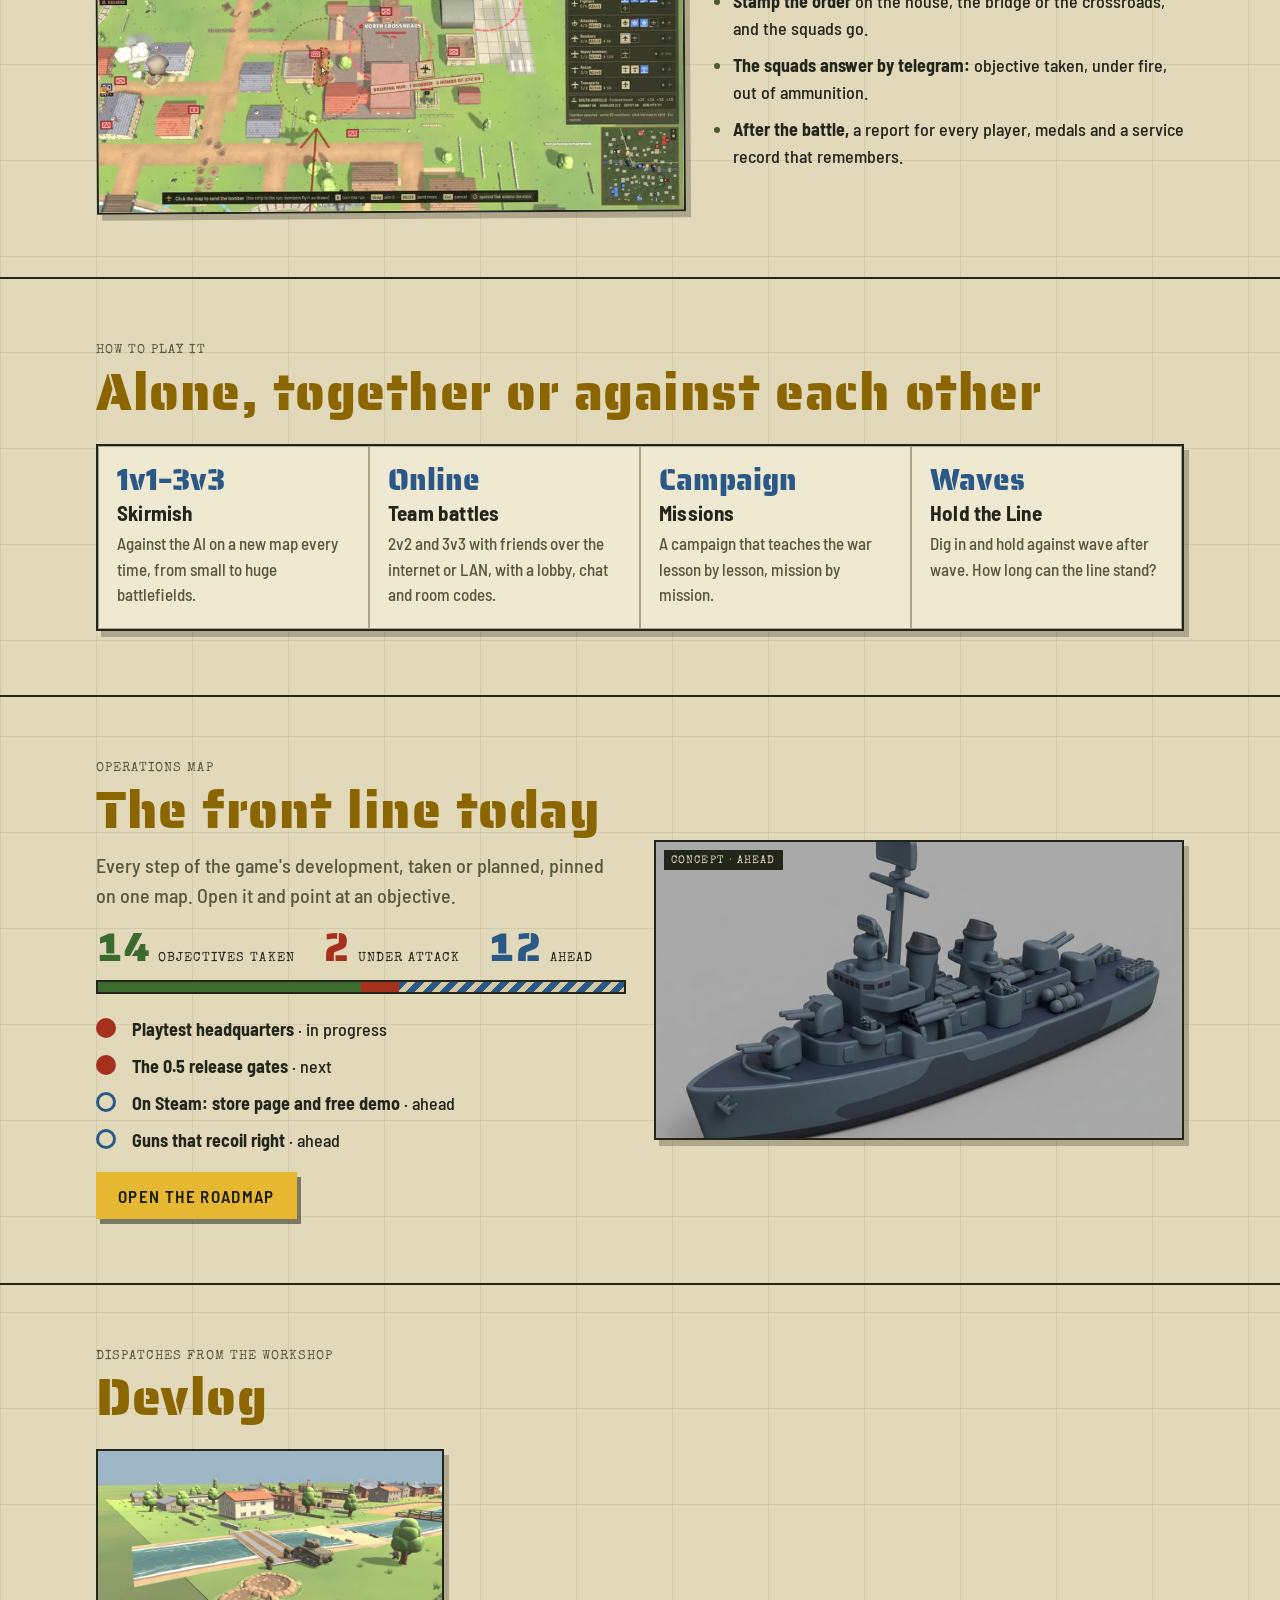
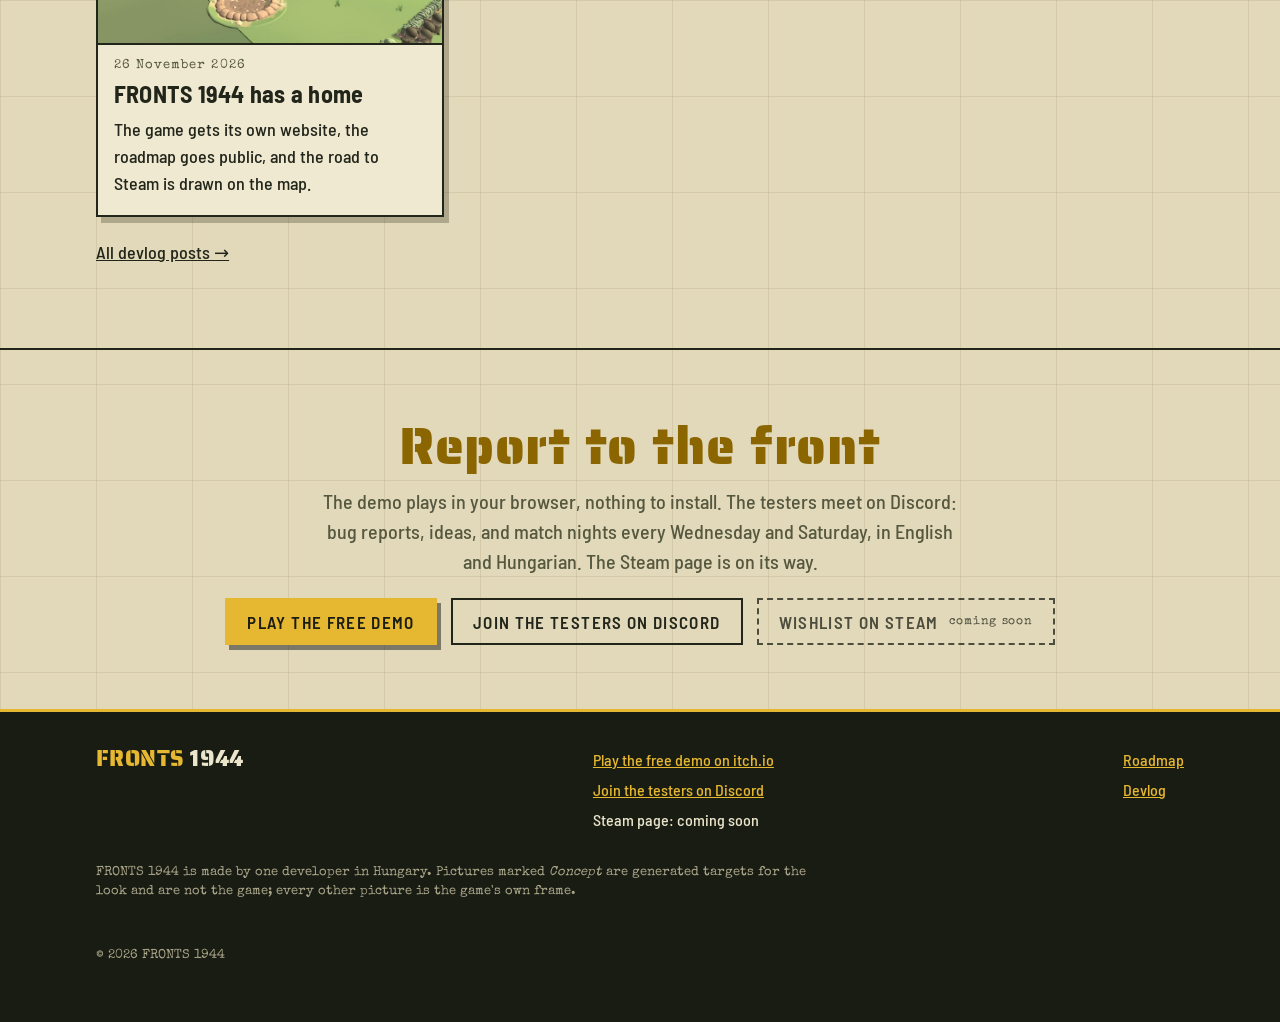
==== commit 360953f7: "Landing page: live hero, live feature cards and HQ dossier The hero gets a silent paratrooper loop t" ====
--- a/index.html
+++ b/index.html
@@ -33,6 +33,14 @@
 .hero .note { font: 400 13px/1.4 var(--type); letter-spacing: .05em; color: #cfc8ac; margin: 16px 0 0; }
 @keyframes drift { from { transform: scale(1.02); } to { transform: scale(1.1) translate(-1.5%, -1%); } }
 @media (prefers-reduced-motion: reduce) { .hero img.bg { animation: none; } }
+/* the moving hero: a silent loop that fades in over the still once it plays (assets/motion.js) */
+.hero video.bg { position: absolute; inset: 0; width: 100%; height: 100%; object-fit: cover; object-position: 50% 30%; opacity: 0; transition: opacity 1.4s ease; }
+.hero video.bg.is-playing { opacity: 1; }
+
+/* ---- live pictures: a card's loop fades in over its still while it is on screen */
+.shot video.loop { position: absolute; inset: 0; width: 100%; height: 100%; object-fit: cover; opacity: 0; transition: opacity .6s ease, transform .5s ease; }
+.shot video.loop.is-playing { opacity: 1; }
+.card:hover .shot video.loop { transform: scale(1.05); }
 
 /* ---- the trailer band */
 .reel { background: var(--night); color: var(--night-ink); padding: 56px 0 64px; border-top: 3px solid var(--brass); }
@@ -105,6 +113,7 @@
 <main id="main">
 <section class="hero">
   <img class="bg" src="assets/img/paratroopers-lg.jpg" srcset="assets/img/paratroopers-md.jpg 800w, assets/img/paratroopers-lg.jpg 1600w" sizes="100vw" width="1600" height="900" alt="Paratroopers under panelled canopies come down over a river town." fetchpriority="high">
+  <video class="bg" muted loop playsinline preload="none" aria-hidden="true" data-src="assets/video/loop_hero.mp4" data-src-sm="assets/video/loop_hero_sm.mp4"></video>
   <div class="wrap">
     <div class="eyebrow">WW2 real-time strategy &middot; in development</div>
     <h1>FRONTS 1944</h1>
@@ -140,27 +149,27 @@
     <p class="lede" style="margin-top:10px;font-size:16px">What you see here is the current development build. The free demo on itch.io is an earlier version; the next public release brings it up to date.</p>
     <div class="grid3">
       <article class="card">
-        <div class="shot"><img src="assets/img/carpet_street-md.jpg" width="800" height="450" loading="lazy" alt="A carpet raid comes down a village street."></div>
+        <div class="shot"><img src="assets/img/loop_bombers-md.jpg" width="800" height="450" loading="lazy" alt="Bombs from a carpet raid fall into a village street."><video class="loop" muted loop playsinline preload="none" aria-hidden="true" data-src="assets/video/loop_bombers.mp4"></video></div>
         <div class="txt"><h3>Call the bombers</h3><p>Draw a strip and the heavy bombers fly it. Fighters fight for the sky, transports drop paratroopers where you aim, and storms keep them all on the ground.</p></div>
       </article>
       <article class="card">
-        <div class="shot"><img src="assets/img/house_bunker-md.jpg" width="800" height="450" loading="lazy" alt="A house fortified level by level, soldiers at its foot."></div>
+        <div class="shot"><img src="assets/img/loop_house-md.jpg" width="800" height="450" loading="lazy" alt="Ladders against a house being fortified, soldiers at its foot."><video class="loop" muted loop playsinline preload="none" aria-hidden="true" data-src="assets/video/loop_house.mp4"></video></div>
         <div class="txt"><h3>House to house</h3><p>Roofs open where you need to look in. Rooms, doors, grenades and smoke, and engineers who turn a farmhouse into a bunker.</p></div>
       </article>
       <article class="card">
-        <div class="shot"><img src="assets/img/train-md.jpg" width="800" height="450" loading="lazy" alt="A supply train runs past a town fight."></div>
+        <div class="shot"><img src="assets/img/loop_train-md.jpg" width="800" height="450" loading="lazy" alt="A steam train hauls armour on flatcars past a brick house."><video class="loop" muted loop playsinline preload="none" aria-hidden="true" data-src="assets/video/loop_train.mp4"></video></div>
         <div class="txt"><h3>Run the trains</h3><p>Supply trains, stations, depots and trucks carry the ammunition forward. Blow a bridge and the other side waits for its repair crews.</p></div>
       </article>
       <article class="card">
-        <div class="shot"><img src="assets/img/lightning-md.jpg" width="800" height="450" loading="lazy" alt="Lightning over a dug-in line in the rain."></div>
+        <div class="shot"><img src="assets/img/loop_weather-md.jpg" width="800" height="450" loading="lazy" alt="A dug-in line of soldiers in the rain, lightning over the town."><video class="loop" muted loop playsinline preload="none" aria-hidden="true" data-src="assets/video/loop_weather.mp4"></video></div>
         <div class="txt"><h3>Weather and seasons</h3><p>Rain, snow, night and thunderstorms change what you can see, what can fly and how fast the line can move.</p></div>
       </article>
       <article class="card">
-        <div class="shot"><img src="assets/img/zrinyi-md.jpg" width="800" height="450" loading="lazy" alt="A Hungarian Zrinyi II assault gun fires its 105 mm."></div>
+        <div class="shot"><img src="assets/img/loop_zrinyi-md.jpg" width="800" height="450" loading="lazy" alt="A Hungarian Zrinyi II assault gun beside a hangar, the smoke of its 105 mm still in the air."><video class="loop" muted loop playsinline preload="none" aria-hidden="true" data-src="assets/video/loop_zrinyi.mp4"></video></div>
         <div class="txt"><h3>Seven nations</h3><p>Japan, Italy and Hungary joined in November, each with its own soldiers, AI and an arsenal of historic weapons, vehicles, guns and aircraft.</p></div>
       </article>
       <article class="card">
-        <div class="shot"><img src="assets/img/lagoon-md.jpg" width="800" height="450" loading="lazy" alt="A Pacific lagoon with a coral causeway and a half-track."></div>
+        <div class="shot"><img src="assets/img/loop_pacific-md.jpg" width="800" height="450" loading="lazy" alt="Squads move through a palm-lined Pacific outpost."><video class="loop" muted loop playsinline preload="none" aria-hidden="true" data-src="assets/video/loop_pacific.mp4"></video></div>
         <div class="txt"><h3>Coasts and the Pacific</h3><p>Islands with lagoons, jungle, swamps and caves. Swimming tanks and landing craft, ordered from a Navy board.</p></div>
       </article>
     </div>
@@ -172,7 +181,7 @@
     <div class="eyebrow">Field headquarters</div>
     <h2 id="cmd-h">Orders are stamps on the map</h2>
     <div class="dossier">
-      <div class="card"><div class="shot" style="border-bottom:0"><img src="assets/img/attack_stamp-lg.jpg" srcset="assets/img/attack_stamp-md.jpg 800w, assets/img/attack_stamp-lg.jpg 1600w" sizes="(max-width: 860px) 100vw, 620px" width="1600" height="900" loading="lazy" alt="Three squads selected, the orders card open and an attack stamp on a house."></div></div>
+      <div class="card"><div class="shot" style="border-bottom:0"><img src="assets/img/loop_stamp-lg.jpg" srcset="assets/img/loop_stamp-md.jpg 800w, assets/img/loop_stamp-lg.jpg 1280w" sizes="(max-width: 860px) 100vw, 620px" width="1280" height="720" loading="lazy" alt="The headquarters screen: a bombing run drawn over a crossroads, attack stamps on the houses, the dispatches and the air command board."><video class="loop" muted loop playsinline preload="none" aria-hidden="true" data-src="assets/video/loop_stamp.mp4"></video></div></div>
       <ul>
         <li><b>A 1944 headquarters on screen:</b> unit cards, dispatches and a minimap instead of a modern HUD.</li>
         <li><b>Stamp the order</b> on the house, the bridge or the crossroads, and the squads go.</li>
@@ -258,5 +267,6 @@
   </div>
 </footer>
 <!--/FOOT-->
+<script src="assets/motion.js" defer></script>
 </body>
 </html>
